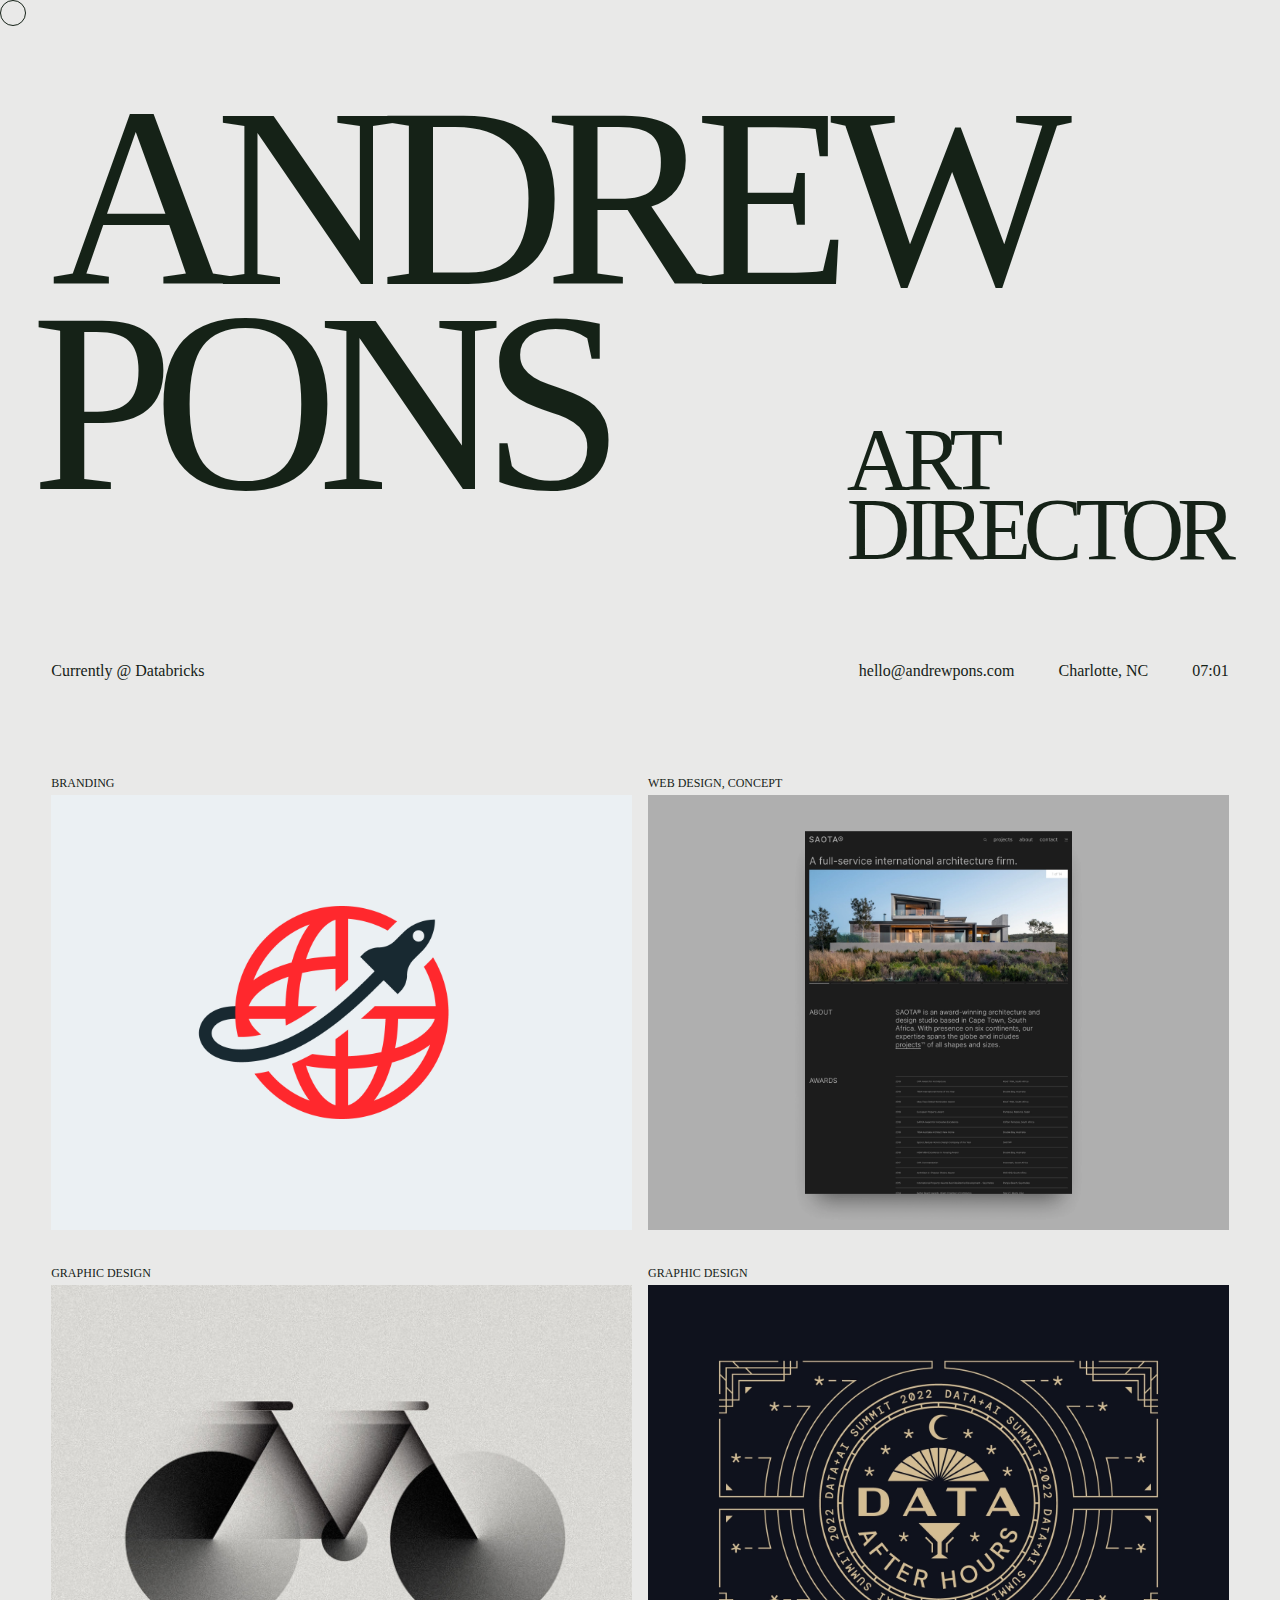
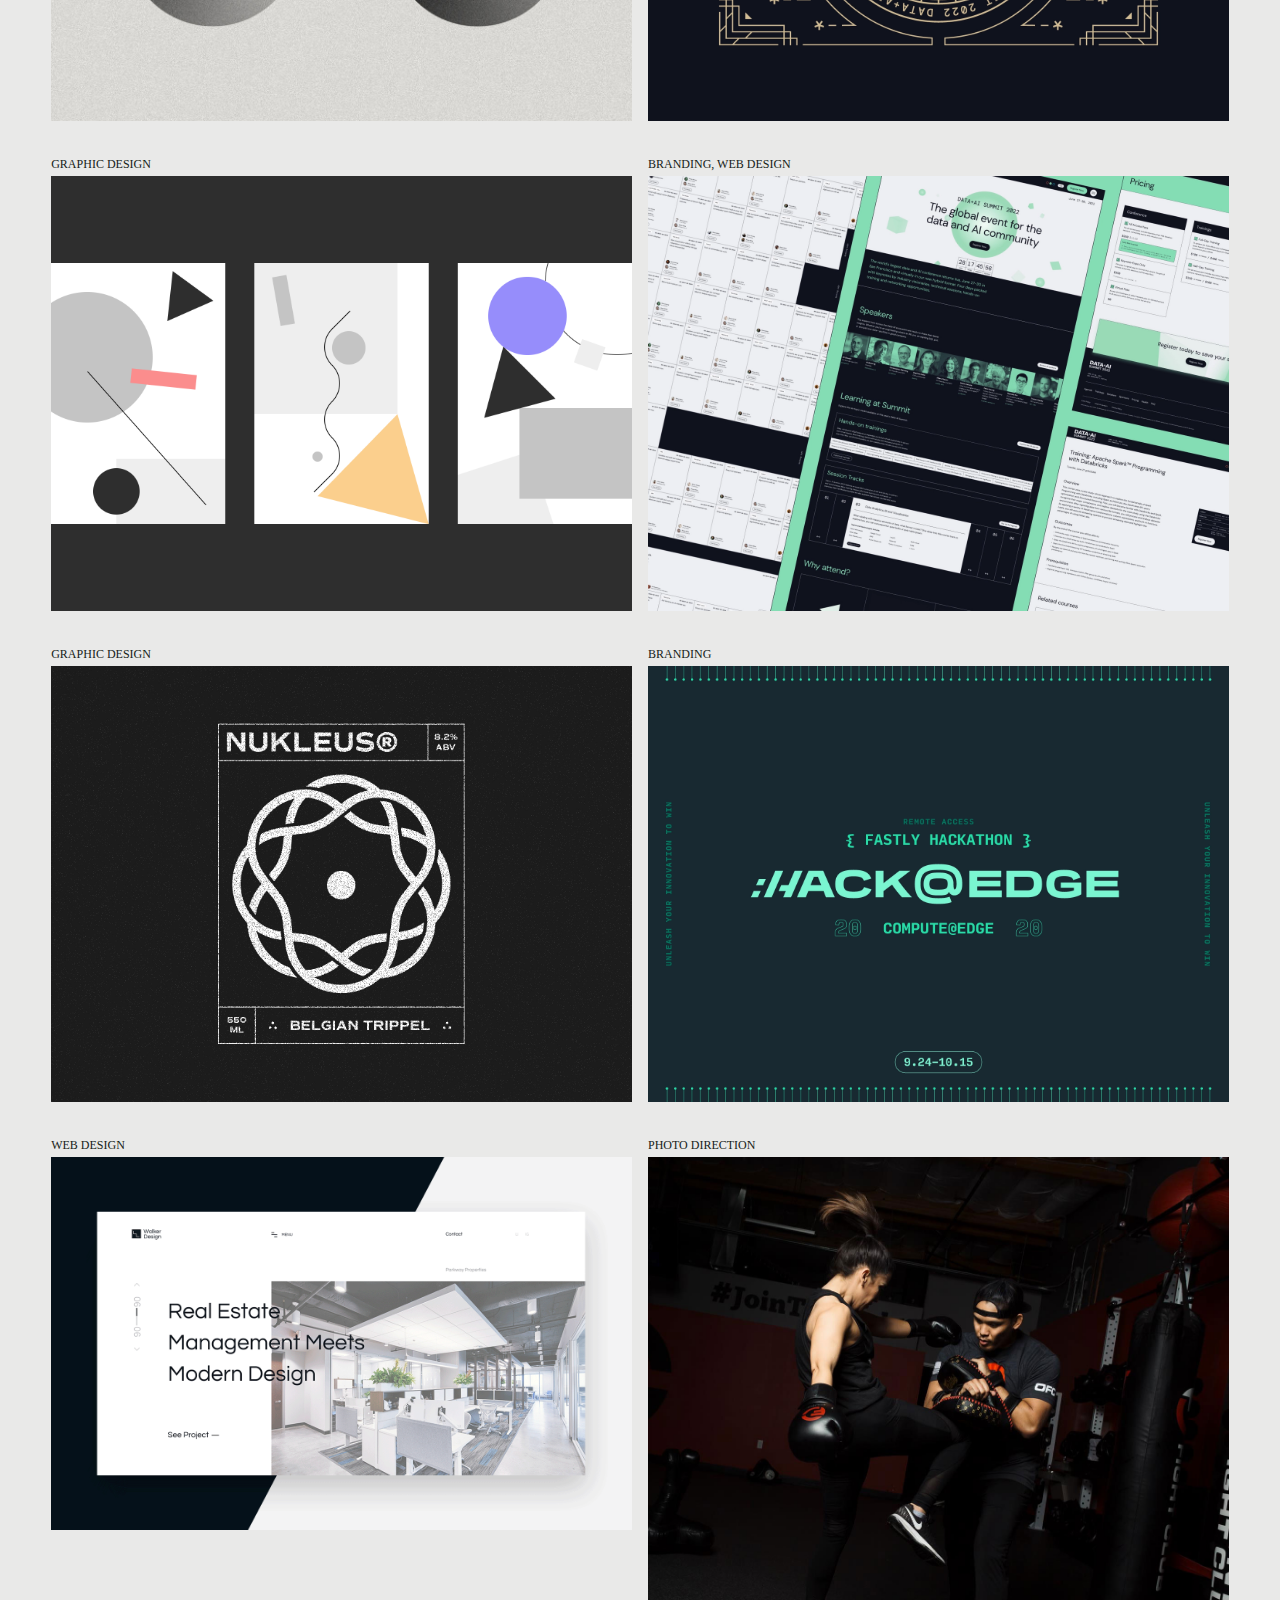
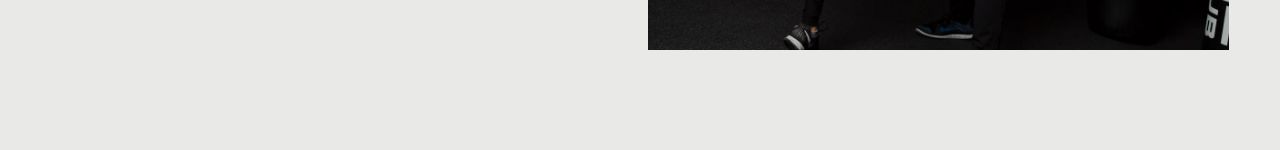
==== index.html @ 8197e1fe "Redesign!" ====
<!DOCTYPE html>
<head>
    
    <!-- Global site tag (gtag.js) - Google Analytics -->
<script async src="https://www.googletagmanager.com/gtag/js?id=UA-124607000-1"></script>
<script>
  window.dataLayer = window.dataLayer || [];
  function gtag(){dataLayer.push(arguments);}
  gtag('js', new Date());

  gtag('config', 'UA-124607000-1');
</script>
    <link rel="stylesheet" href="/CSS/2023CSS.css">
    <title>Andrew Pons</title>
    <meta name="viewport" content="width=device-width, initial-scale=1">
    <meta property="og:title" content="Andrew Pons" />
    <meta property="og:type" content="" />
    <meta property="og:url" content="http://www.andrewpons.com/" />
    <meta property="og:image" content="" />
    
<link rel="apple-touch-icon" sizes="180x180" href="/apple-touch-icon.png">
<link rel="icon" type="image/png" sizes="32x32" href="/favicon-32x32.png">
<link rel="icon" type="image/png" sizes="16x16" href="/favicon-16x16.png">
<link rel="manifest" href="/site.webmanifest">
<link rel="mask-icon" href="/safari-pinned-tab.svg" color="#5bbad5">
<meta name="msapplication-TileColor" content="#da532c">
<meta name="theme-color" content="#ffffff">
</head>


<html lang="en">
    


<body>
    <div class="flex-container">


        <div class="titleInfo">
            <div class="line1">
                <h1>Andrew</h1>
            </div>
            <div class="line2">
                <div class="lastName">
                    <h1>Pons</h1>
                </div>
                <div class="title">
                    <h2>Art<br />Director</h2>
                </div>
            </div>
        </div>


        <div class="info">
            <div class="company">
                <p>Currently @ Databricks</p>
            </div>
            <div class="details">
                <p class="contact">hello@andrewpons.com</p>
                <p class="city">Charlotte, NC</p>
                <p id="time"></p>
            </div>
        </div>

        <div class="imageGrid">
            <div class="gridItem">
                <p class="workTitle">branding</p>
                <img class="workImage" src="/Assets/Images/Launchpad.png" alt="Minimal logo featuring a globe with a rocket">
            </div>
            <div class="gridItem">
                <p class="workTitle">web design, Concept</p>
                <img class="workImage" src="/Assets/Images/conceptSite.webp" alt="A concept website design for an architecture firm">
            </div>

            <div class="gridItem">
                <p class="workTitle">graphic design</p>
                <img class="workImage" src="/Assets/Images/bicycle.jpg" alt="vector artwork of a bicycle">
            </div>
            <div class="gridItem">
                <p class="workTitle">graphic design</p>
                <img class="workImage" src="/Assets/Images/artDeco.webp" alt="Graphic design for a party invitation">
            </div>
            <div class="gridItem">
                <p class="workTitle">graphic design</p>
                <img class="workImage" src="/Assets/Images/Composition.png" alt="Image of three abstract artworks">
            </div>
            <div class="gridItem">
                <p class="workTitle">branding, web design</p>
                <img class="workImage" src="/Assets/Images/summit.webp" alt="Website design for a data + ai conference">
            </div>
            <div class="gridItem">
                <p class="workTitle">graphic design</p>
                <img class="workImage" src="/Assets/Images/NukleusDribbbleShot.JPG" alt="Artwork for a beer label titled Nukleus">
            </div>
            <div class="gridItem">
                <p class="workTitle">branding</p>
                <img class="workImage" src="/Assets/Images/hackEdge.webp" alt="branding for a company hackathon">
            </div>
            <div class="gridItem">
                <p class="workTitle">web design</p>
                <img class="workImage" src="/Assets/Images/walker.gif" alt="Website for an interior design and architecture firm">
            </div>
            <div class="gridItem">
                <p class="workTitle">photo direction</p>
                <img class="workImage" src="/Assets/Images/ofc.jpg" alt="Photography for a boxing gym">
            </div>
        
        </div>


    </div>
    <div id="element" class="circle"></div>
    <script src="JS/MouseEffect.js"></script>
</body>
</html>
---- CSS/2023CSS.css ----
:root{
    --black: #152217;
    --white: #E9E9E8;
}

*{
    margin: 0;
    padding: 0;
    cursor: url("data:image/svg+xml,%3Csvg xmlns='http://www.w3.org/2000/svg' width='8' height='8'%3E%3Ccircle cx='4' cy='4' r='4' fill='black'/%3E%3C/svg%3E"), auto;
}

::-moz-selection { background: var(--black); color: var(--white)}
::selection { background: var(--black); color: var(--white);}

@font-face {
    font-family: 'Basier Circle';
    font-style:  normal;
    font-weight: 400;
    src: url("/Assets/Fonts/BasierCircle-Regular.otf") format("otf"),
  }
  @font-face {
    font-family: 'Basier Circle Mono';
    font-style:  normal;
    font-weight: 400;
    src: url("/Assets/Fonts/BasierCircleMono-Regular.otf") format("otf"),
  }

html{
    font-family: 'Basier Circle';
    color: var(--black);
    background-color: var(--white);


}

#element {

    pointer-events: none;
    position: absolute;
    width: 24px;
    height: 24px;
    border-radius: 50%;
    background-color: none;
    border: 1px solid var(--black);
    transition: all 0.75s cubic-bezier(0,.62,.38,1);
    transform-origin: '50% 50%';
    background-size: cover;
    overflow: visible;

}

#element svg{
    width: 100%;
    height: 100%;
}


.flex-container{
    display: flex;
    flex-direction: column;
    width: 92vw;
    margin: 64px auto;
}


h1{
    text-transform: uppercase;
    display: inline-block;
    font-weight: 400;
    cursor: none;
}


#time{
    font-family: 'Basier Circle Mono';
}

.workTitle{
    text-transform: uppercase;
    margin: 0 0 4px 0;
    font-size: 12px;
}

.video{
    position:absolute; top:0; left:0; width:100%;
}






/* Small devices (phones) */
@media only screen and (min-width: 0px) {
    .flex-container{
        padding-top:32px;
    }
    .line2{
        display: flex;
        flex-direction: column;
    }

    .line2 h1{
        margin: 0 0 0 -4px;
    }
    
    h1{
        font-size: 64px;
        letter-spacing: -0.032em;;
        font-weight: 400;
        line-height: 80%;
    }
    
    h2{
        font-size: 40px;
        letter-spacing: -0.024em;;
        font-weight: 400;
        line-height: 80%;
        text-transform: uppercase;
        margin: 24px 0 0 0;
    }
    p{
        font-size: 14px;
        font-weight: 400;
        letter-spacing: auto;
    }
    
    .info{
        display: flex;
        flex-direction: column;
        margin: 72px 0 0 0;
    }
    
    
    .details{
        width: 100%;
        display: flex;
        flex-direction: column;
        margin: 24px 0 0 0;
    }

    .imageGrid{
        display: flex;
        justify-content: space-between;
        flex-wrap: wrap;
        margin: 0;
        width: 100%;
        margin: 96px 0 0 0;
    }
    
    .gridItem{
        flex-basis: 100%;
        margin: 0 0 32px 0;
        position: relative;
        
    }

    .workImage{
        width:100%;
    }
}


/* Medium devices (tablets) */
@media only screen and (min-width: 700px) {
    .flex-container{
        padding-top:32px;
    }
    .line2{
        display: flex;
        flex-direction: row;
        justify-content: space-between;
        align-items: baseline;
    }

    .line2 h1{
        margin: 0 0 0 -4px;
    }
    
    h1{
        font-size: 104px;
        letter-spacing: -0.08em;;
        font-weight: 400;
        line-height: 80%;
    }
    
    h2{
        font-size: 48px;
        letter-spacing: -0.064em;;
        font-weight: 400;
        line-height: 80%;
        text-transform: uppercase;
    }
    p{
        font-size: 14px;
        font-weight: 400;
        letter-spacing: auto;
    }
    
    .info{
        width: 100%;
        display: flex;
        flex-direction: row;
        margin: 72px 0 0 0;
        justify-content: space-between;
    }
    
    
    .details{
        width: 210px;
        display: flex;
        flex-direction: column;
        margin: 0 0 0 0;
    }

    .imageGrid{
        display: flex;
        justify-content: space-between;
        flex-wrap: wrap;
        margin: 0;
        width: 100%;
        margin: 96px 0 0 0;
    }
    
    .gridItem{
        flex-basis: calc(50% - 8px);
    }
}


/* Standard devices (laptop, above 1200px) */
@media only screen and (min-width: 1200px) {


.line2{
    display: flex;
    flex-direction: row;
    justify-content: space-between;
    align-items: baseline;
}

.line2 h1{
    margin: 0 0 0 -20px;
}

h1{
    font-size: 256px;
    letter-spacing: -0.08em;;
    font-weight: 400;
    line-height: 80%;
}

h2{
    font-size: 88px;
    letter-spacing: -0.08em;;
    font-weight: 400;
    line-height: 80%;
    text-transform: uppercase;
}
p{
    font-size: 16px;
    font-weight: 400;
    letter-spacing: auto;
}

.info{
    display: flex;
    flex-direction: row;
    justify-content: space-between;
    margin: 96px 0 0 0;
}


.details{
    width: 370px;
    display: flex;
    flex-direction: row;
    justify-content: space-between;
}

.imageGrid{
    display: flex;
    justify-content: space-between;
    flex-wrap: wrap;
    margin: 0;
    width: 100%;
    margin: 96px 0 0 0;
}

.gridItem{
    flex-basis: calc(50% - 8px);
}

}
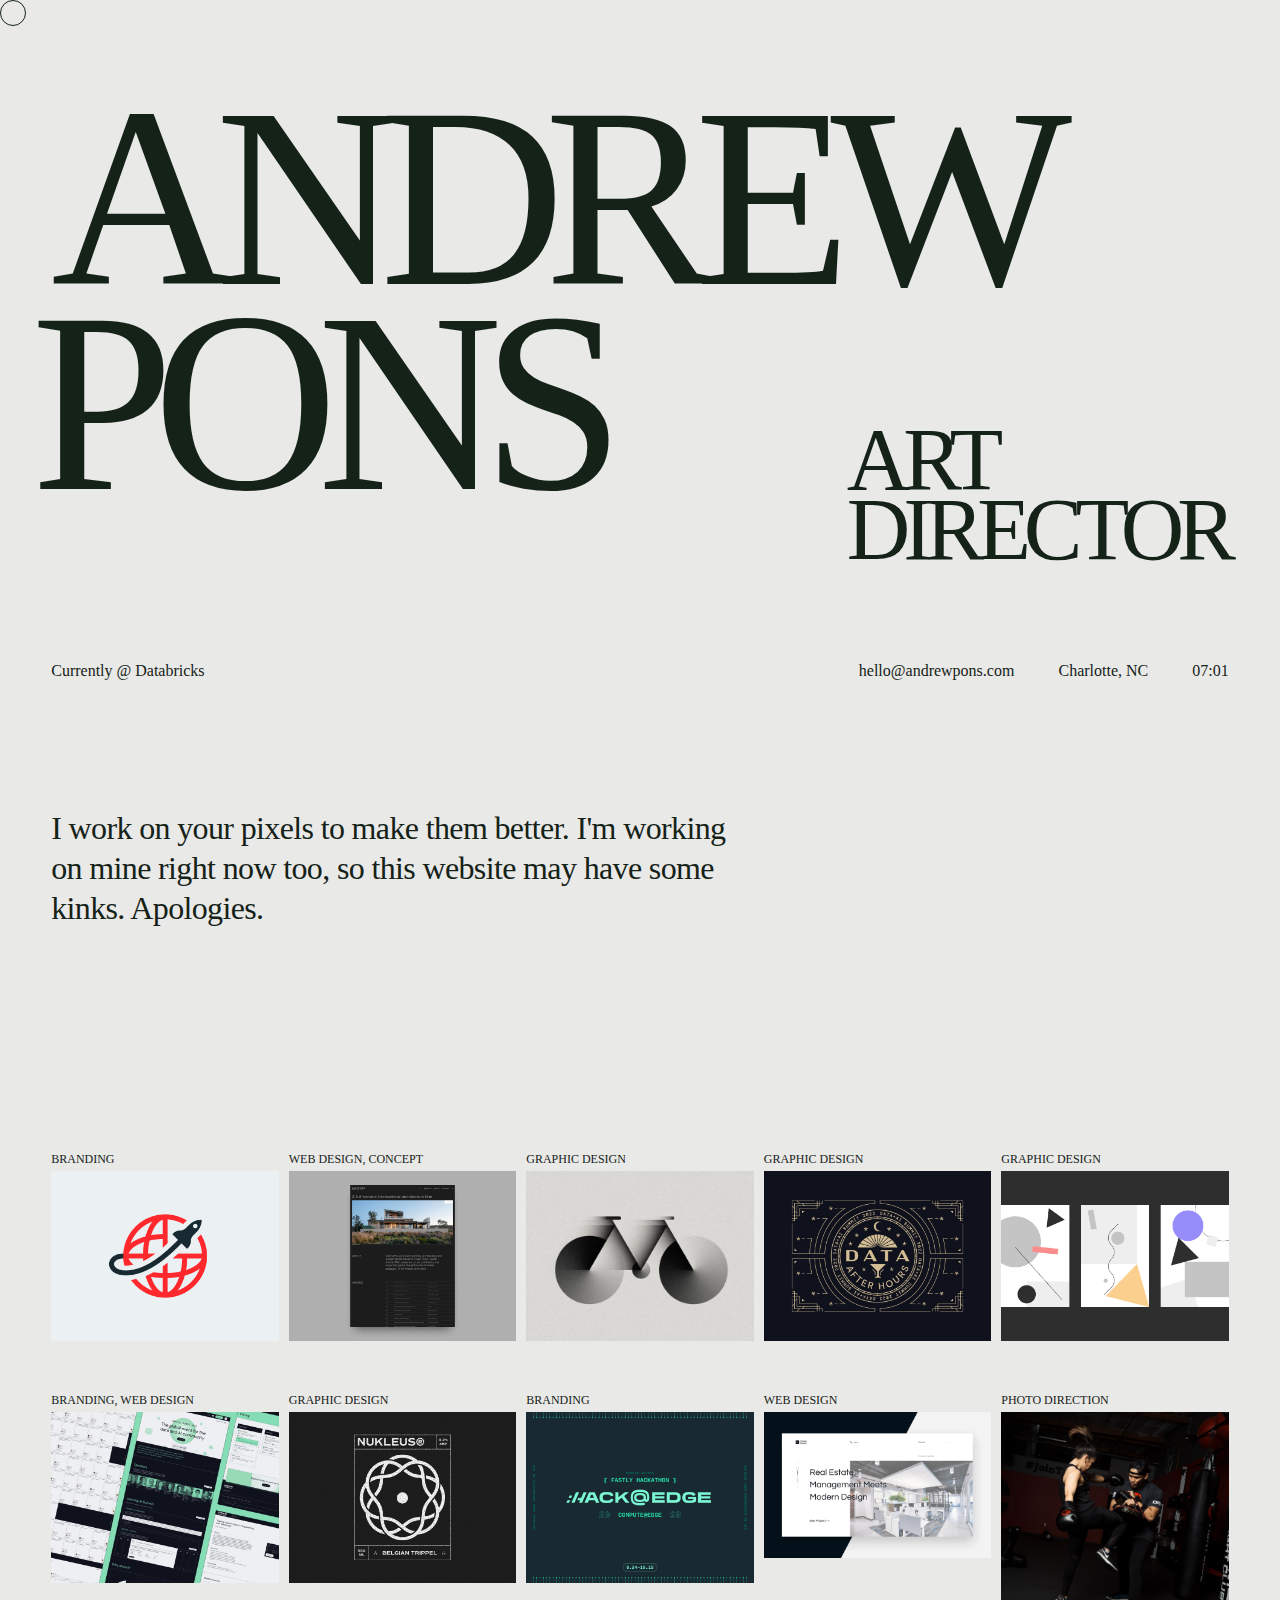
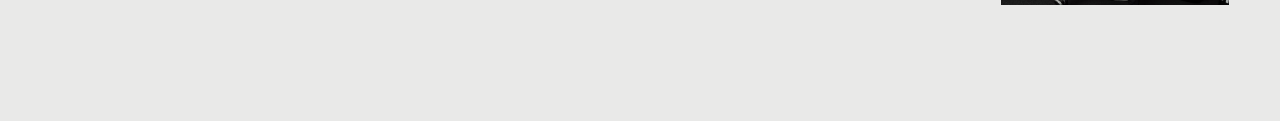
==== commit 816dc893: "Fixes" ====
--- a/index.html
+++ b/index.html
@@ -61,6 +61,7 @@
                 <p id="time"></p>
             </div>
         </div>
+        <div class="intro"><h3>I work on your pixels to make them better. I'm working on mine right now too, so this website may have some kinks. Apologies.</h3></div>
 
         <div class="imageGrid">
             <div class="gridItem">
--- a/CSS/2023CSS.css
+++ b/CSS/2023CSS.css
@@ -10,6 +10,8 @@
     cursor: url("data:image/svg+xml,%3Csvg xmlns='http://www.w3.org/2000/svg' width='8' height='8'%3E%3Ccircle cx='4' cy='4' r='4' fill='black'/%3E%3C/svg%3E"), auto;
 }
 
+
+  
 ::-moz-selection { background: var(--black); color: var(--white)}
 ::selection { background: var(--black); color: var(--white);}
 
@@ -17,13 +19,19 @@
     font-family: 'Basier Circle';
     font-style:  normal;
     font-weight: 400;
-    src: url("/Assets/Fonts/BasierCircle-Regular.otf") format("otf"),
+    src: url("/Assets/Fonts/basiercircle-regular-webfont.eot") format("eot"),
+    src: url("/Assets/Fonts/basiercircle-regular-webfont.ttf") format("ttf"),
+    src: url("/Assets/Fonts/basiercircle-regular-webfont.woff") format("woff"),
+    src: url("/Assets/Fonts/basiercircle-regular-webfont.woff2") format("woff2"),
   }
   @font-face {
     font-family: 'Basier Circle Mono';
     font-style:  normal;
     font-weight: 400;
-    src: url("/Assets/Fonts/BasierCircleMono-Regular.otf") format("otf"),
+    src: url("/Assets/Fonts/basiercirclemono-regular-webfont.eot") format("eot"),
+    src: url("/Assets/Fonts/basiercirclemono-regular-webfont.ttf") format("ttf"),
+    src: url("/Assets/Fonts/basiercirclemono-regular-webfont.woff") format("woff"),
+    src: url("/Assets/Fonts/basiercirclemono-regular-webfont.woff2") format("woff2"),
   }
 
 html{
@@ -43,7 +51,7 @@
     border-radius: 50%;
     background-color: none;
     border: 1px solid var(--black);
-    transition: all 0.75s cubic-bezier(0,.62,.38,1);
+    transition: all 0.5s cubic-bezier(0,.62,.38,1);
     transform-origin: '50% 50%';
     background-size: cover;
     overflow: visible;
@@ -93,6 +101,12 @@
 
 /* Small devices (phones) */
 @media only screen and (min-width: 0px) {
+
+    #element{
+        display:none;
+    }
+
+
     .flex-container{
         padding-top:32px;
     }
@@ -120,6 +134,16 @@
         text-transform: uppercase;
         margin: 24px 0 0 0;
     }
+
+    h3{
+        font-size: 24px;
+        letter-spacing: -0.02em;;
+        font-weight: 400;
+        line-height: 125%;
+        width: 80%;
+        margin: 96px 0;
+    }
+
     p{
         font-size: 14px;
         font-weight: 400;
@@ -150,10 +174,8 @@
     }
     
     .gridItem{
-        flex-basis: 100%;
+        flex-basis: calc(50% - 8px);
         margin: 0 0 32px 0;
-        position: relative;
-        
     }
 
     .workImage{
@@ -164,6 +186,11 @@
 
 /* Medium devices (tablets) */
 @media only screen and (min-width: 700px) {
+
+
+    #element{
+        display:none;
+    }
     .flex-container{
         padding-top:32px;
     }
@@ -192,6 +219,16 @@
         line-height: 80%;
         text-transform: uppercase;
     }
+
+    h3{
+        font-size: 32px;
+        letter-spacing: -0.02em;;
+        font-weight: 400;
+        line-height: 125%;
+        width: 60%;
+        margin: 128px 0;
+    }
+
     p{
         font-size: 14px;
         font-weight: 400;
@@ -224,7 +261,8 @@
     }
     
     .gridItem{
-        flex-basis: calc(50% - 8px);
+        flex-basis: calc(25% - 8px);
+        margin: 0 0 48px 0;
     }
 }
 
@@ -232,6 +270,9 @@
 /* Standard devices (laptop, above 1200px) */
 @media only screen and (min-width: 1200px) {
 
+    #element{
+        display:block;
+    }
 
 .line2{
     display: flex;
@@ -258,6 +299,16 @@
     line-height: 80%;
     text-transform: uppercase;
 }
+
+h3{
+    font-size: 32px;
+    letter-spacing: -0.02em;;
+    font-weight: 400;
+    line-height: 125%;
+    width: 60%;
+    margin: 128px 0;
+}
+
 p{
     font-size: 16px;
     font-weight: 400;
@@ -289,8 +340,8 @@
 }
 
 .gridItem{
-    flex-basis: calc(50% - 8px);
-}
-
-}
-
+    flex-basis: calc(20% - 8px);
+}
+
+}
+
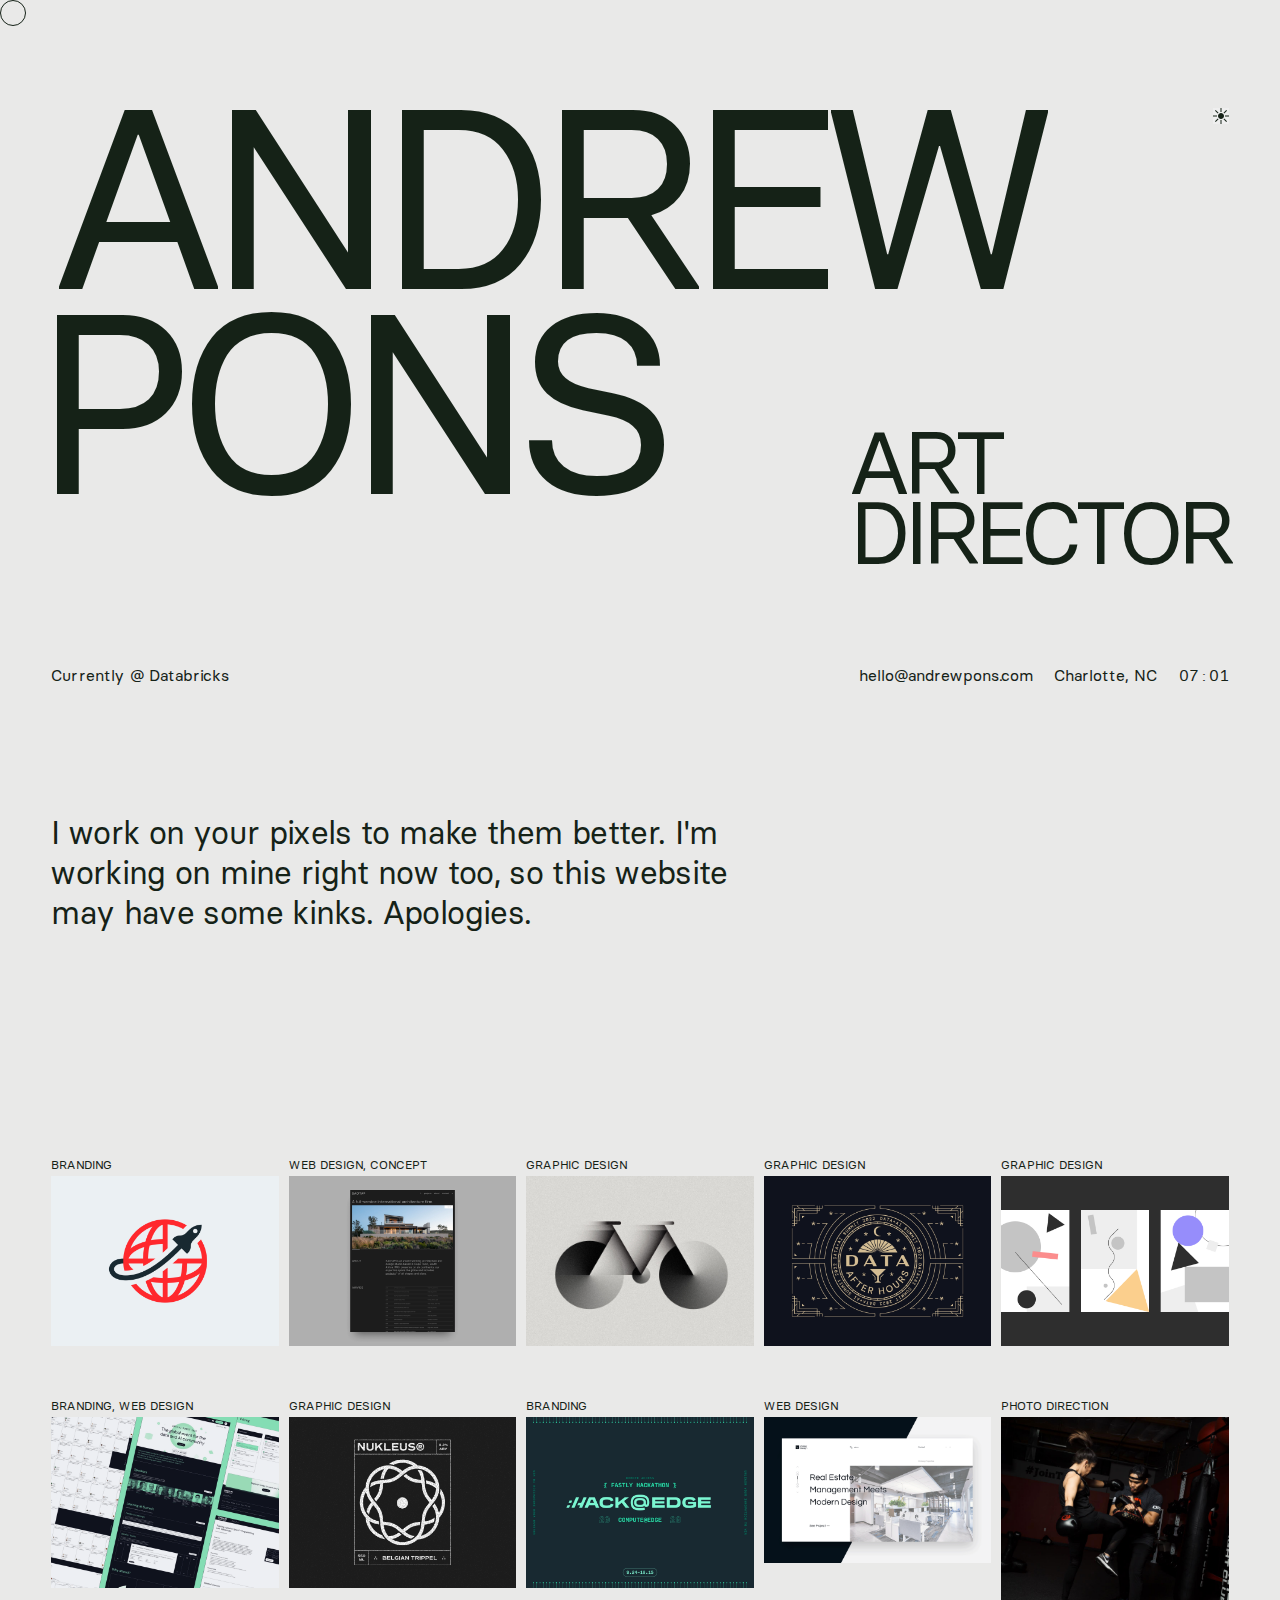
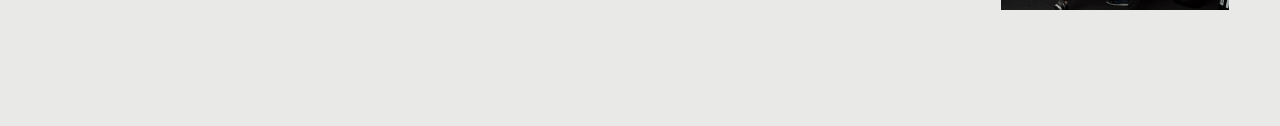
==== commit 9df8ca90: "Dark mode" ====
--- a/index.html
+++ b/index.html
@@ -39,6 +39,9 @@
         <div class="titleInfo">
             <div class="line1">
                 <h1>Andrew</h1>
+                
+                    <button id="icon" class="light-mode"></button>
+               
             </div>
             <div class="line2">
                 <div class="lastName">
--- a/CSS/2023CSS.css
+++ b/CSS/2023CSS.css
@@ -7,7 +7,6 @@
 *{
     margin: 0;
     padding: 0;
-    cursor: url("data:image/svg+xml,%3Csvg xmlns='http://www.w3.org/2000/svg' width='8' height='8'%3E%3Ccircle cx='4' cy='4' r='4' fill='black'/%3E%3C/svg%3E"), auto;
 }
 
 
@@ -19,27 +18,31 @@
     font-family: 'Basier Circle';
     font-style:  normal;
     font-weight: 400;
-    src: url("/Assets/Fonts/basiercircle-regular-webfont.eot") format("eot"),
-    src: url("/Assets/Fonts/basiercircle-regular-webfont.ttf") format("ttf"),
-    src: url("/Assets/Fonts/basiercircle-regular-webfont.woff") format("woff"),
-    src: url("/Assets/Fonts/basiercircle-regular-webfont.woff2") format("woff2"),
+    
+    src: url('/Assets/Fonts/basiercircle-regular-webfont.ttf') format('truetype'),
+    src: url('/Assets/Fonts/basiercircle-regular-webfont.woff') format('woff'),
+    src: url('/Assets/Fonts/basiercircle-regular-webfont.woff2') format('woff2'),
   }
   @font-face {
     font-family: 'Basier Circle Mono';
     font-style:  normal;
     font-weight: 400;
-    src: url("/Assets/Fonts/basiercirclemono-regular-webfont.eot") format("eot"),
-    src: url("/Assets/Fonts/basiercirclemono-regular-webfont.ttf") format("ttf"),
-    src: url("/Assets/Fonts/basiercirclemono-regular-webfont.woff") format("woff"),
-    src: url("/Assets/Fonts/basiercirclemono-regular-webfont.woff2") format("woff2"),
+  
+    src: url('/Assets/Fonts/basiercirclemono-regular-webfont.ttf') format('truetype'),
+    src: url('/Assets/Fonts/basiercirclemono-regular-webfont.woff') format('woff'),
+    src: url('/Assets/Fonts/basiercirclemono-regular-webfont.woff2') format('woff2'),
   }
 
-html{
-    font-family: 'Basier Circle';
+body{
+    font-family: 'Basier Circle', sans-serif;
     color: var(--black);
     background-color: var(--white);
-
-
+    cursor: url("data:image/svg+xml,%3Csvg xmlns='http://www.w3.org/2000/svg' width='8' height='8'%3E%3Ccircle cx='4' cy='4' r='4' fill='black'/%3E%3C/svg%3E"), auto;
+}
+
+body.dark-mode{
+    font-family: 'Basier Circle', sans-serif;
+    cursor: url("data:image/svg+xml,%3Csvg xmlns='http://www.w3.org/2000/svg' width='8' height='8'%3E%3Ccircle cx='4' cy='4' r='4' fill='white'/%3E%3C/svg%3E"), auto;
 }
 
 #element {
@@ -58,10 +61,6 @@
 
 }
 
-#element svg{
-    width: 100%;
-    height: 100%;
-}
 
 
 .flex-container{
@@ -81,7 +80,7 @@
 
 
 #time{
-    font-family: 'Basier Circle Mono';
+    font-family: 'Basier Circle Mono', monospace;
 }
 
 .workTitle{
@@ -90,10 +89,31 @@
     font-size: 12px;
 }
 
+
 .video{
     position:absolute; top:0; left:0; width:100%;
 }
 
+.modal {
+    display: none;
+    position: fixed;
+    z-index: 1;
+    left: 0;
+    top: 0;
+    width: 100%;
+    height: 100%;
+    overflow: auto;
+    background-color: var(--white);
+  }
+  
+  .modal-content {
+    position: absolute;
+    top: 50%;
+    left: 50%;
+    transform: translate(-50%, -50%);
+    max-width: 92vw;
+    max-height: 92vh;
+  }
 
 
 
@@ -110,6 +130,43 @@
     .flex-container{
         padding-top:32px;
     }
+
+    .line1{
+        display: flex;
+        flex-direction: row;
+        width: 100%;
+        align-items: flex-start;
+        justify-content: space-between;
+    }
+
+     button{
+            height: 16px;
+            width: 16px;
+            margin-top: 4px;
+            border: 0;
+            cursor: none;
+        }
+
+        button:hover{
+            opacity: 0.6;
+        }
+
+    button.light-mode{
+        background-image: url(/Assets/Images/icon-light.svg);
+        background-repeat: no-repeat;
+        background-position: center;
+    }
+
+    button.dark-mode{
+        background-image: url(/Assets/Images/icon-dark.svg);
+        background-repeat: no-repeat;
+        background-position: center;
+        background-color: var(--white);
+    }
+
+
+
+
     .line2{
         display: flex;
         flex-direction: column;
@@ -194,6 +251,12 @@
     .flex-container{
         padding-top:32px;
     }
+
+    button{
+        margin-top: 8px;
+    }
+
+
     .line2{
         display: flex;
         flex-direction: row;
@@ -272,6 +335,10 @@
 
     #element{
         display:block;
+    }
+
+    button{
+        margin-top: 12px;
     }
 
 .line2{
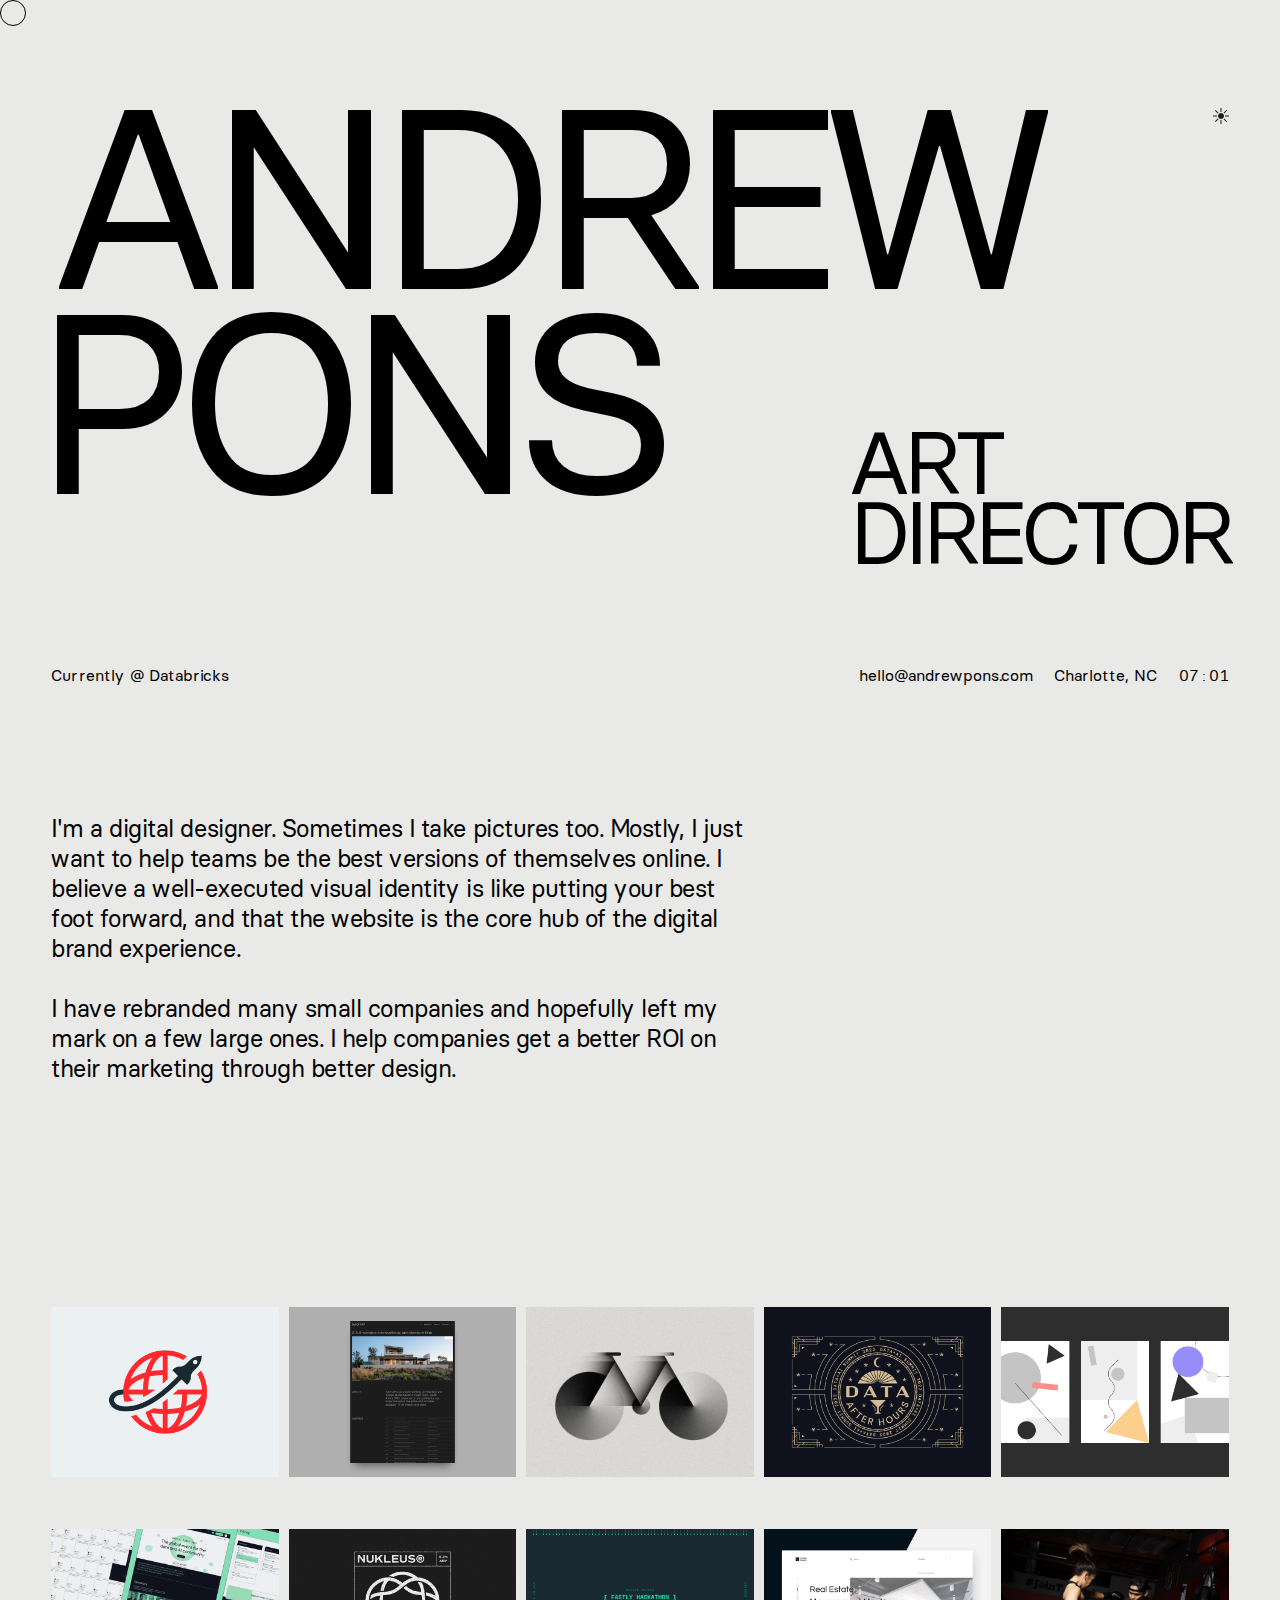
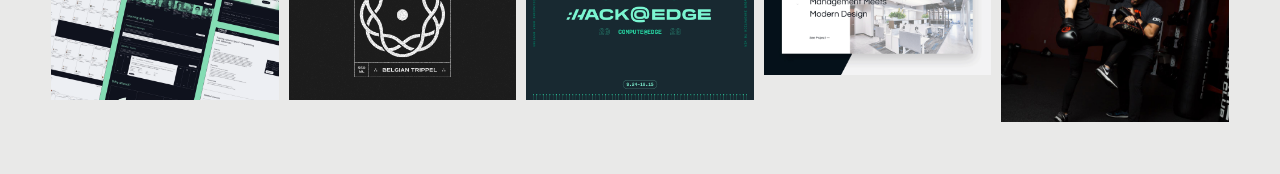
==== commit 17f43c76: "Maybe font fix?" ====
--- a/index.html
+++ b/index.html
@@ -64,48 +64,48 @@
                 <p id="time"></p>
             </div>
         </div>
-        <div class="intro"><h3>I work on your pixels to make them better. I'm working on mine right now too, so this website may have some kinks. Apologies.</h3></div>
+        <div class="intro"><h3>I'm a digital designer. Sometimes I take pictures too. Mostly, I just want to help teams be the best versions of themselves online. I believe a well-executed visual identity is like putting your best foot forward, and that the website is the core hub of the digital brand experience.</br></br>I have rebranded many small companies and hopefully left my mark on a few large ones. I help companies get a better ROI on their marketing through better design.</h3></div>
 
         <div class="imageGrid">
             <div class="gridItem">
-                <p class="workTitle">branding</p>
+                <!-- <p class="workTitle">branding</p> -->
                 <img class="workImage" src="/Assets/Images/Launchpad.png" alt="Minimal logo featuring a globe with a rocket">
             </div>
             <div class="gridItem">
-                <p class="workTitle">web design, Concept</p>
+                <!-- <p class="workTitle">web design, Concept</p> -->
                 <img class="workImage" src="/Assets/Images/conceptSite.webp" alt="A concept website design for an architecture firm">
             </div>
 
             <div class="gridItem">
-                <p class="workTitle">graphic design</p>
+                <!-- <p class="workTitle">graphic design</p> -->
                 <img class="workImage" src="/Assets/Images/bicycle.jpg" alt="vector artwork of a bicycle">
             </div>
             <div class="gridItem">
-                <p class="workTitle">graphic design</p>
+                <!-- <p class="workTitle">graphic design</p> -->
                 <img class="workImage" src="/Assets/Images/artDeco.webp" alt="Graphic design for a party invitation">
             </div>
             <div class="gridItem">
-                <p class="workTitle">graphic design</p>
+                <!-- <p class="workTitle">graphic design</p> -->
                 <img class="workImage" src="/Assets/Images/Composition.png" alt="Image of three abstract artworks">
             </div>
             <div class="gridItem">
-                <p class="workTitle">branding, web design</p>
+                <!-- <p class="workTitle">branding, web design</p> -->
                 <img class="workImage" src="/Assets/Images/summit.webp" alt="Website design for a data + ai conference">
             </div>
             <div class="gridItem">
-                <p class="workTitle">graphic design</p>
+                <!-- <p class="workTitle">graphic design</p> -->
                 <img class="workImage" src="/Assets/Images/NukleusDribbbleShot.JPG" alt="Artwork for a beer label titled Nukleus">
             </div>
             <div class="gridItem">
-                <p class="workTitle">branding</p>
+                <!-- <p class="workTitle">branding</p> -->
                 <img class="workImage" src="/Assets/Images/hackEdge.webp" alt="branding for a company hackathon">
             </div>
             <div class="gridItem">
-                <p class="workTitle">web design</p>
+                <!-- <p class="workTitle">web design</p> -->
                 <img class="workImage" src="/Assets/Images/walker.gif" alt="Website for an interior design and architecture firm">
             </div>
             <div class="gridItem">
-                <p class="workTitle">photo direction</p>
+                <!-- <p class="workTitle">photo direction</p> -->
                 <img class="workImage" src="/Assets/Images/ofc.jpg" alt="Photography for a boxing gym">
             </div>
         
--- a/CSS/2023CSS.css
+++ b/CSS/2023CSS.css
@@ -1,6 +1,6 @@
 
 :root{
-    --black: #152217;
+    --black: #000000;
     --white: #E9E9E8;
 }
 
@@ -15,33 +15,31 @@
 ::selection { background: var(--black); color: var(--white);}
 
 @font-face {
-    font-family: 'Basier Circle';
+    font-family: 'BasierCircle Regular';
     font-style:  normal;
     font-weight: 400;
-    
-    src: url('/Assets/Fonts/basiercircle-regular-webfont.ttf') format('truetype'),
-    src: url('/Assets/Fonts/basiercircle-regular-webfont.woff') format('woff'),
-    src: url('/Assets/Fonts/basiercircle-regular-webfont.woff2') format('woff2'),
+    src: url('/Assets/basiercircle-regular-webfont.ttf') format('truetype'),
+         url('/Assets/basiercircle-regular-webfont.woff') format('woff'),
+         url('/Assets/basiercircle-regular-webfont.woff2') format('woff2'),
   }
   @font-face {
-    font-family: 'Basier Circle Mono';
+    font-family: 'BasierCircleMono Regular';
     font-style:  normal;
     font-weight: 400;
-  
-    src: url('/Assets/Fonts/basiercirclemono-regular-webfont.ttf') format('truetype'),
-    src: url('/Assets/Fonts/basiercirclemono-regular-webfont.woff') format('woff'),
-    src: url('/Assets/Fonts/basiercirclemono-regular-webfont.woff2') format('woff2'),
+    src: url('/Assets/basiercirclemono-regular-webfont.ttf') format('truetype'),
+         url('/Assets/basiercirclemono-regular-webfont.woff') format('woff'),
+         url('/Assets/basiercirclemono-regular-webfont.woff2') format('woff2'),
   }
 
 body{
-    font-family: 'Basier Circle', sans-serif;
+    font-family: 'BasierCircle Regular', sans-serif;
     color: var(--black);
     background-color: var(--white);
     cursor: url("data:image/svg+xml,%3Csvg xmlns='http://www.w3.org/2000/svg' width='8' height='8'%3E%3Ccircle cx='4' cy='4' r='4' fill='black'/%3E%3C/svg%3E"), auto;
 }
 
 body.dark-mode{
-    font-family: 'Basier Circle', sans-serif;
+    font-family: 'BasierCircle Regular', sans-serif;
     cursor: url("data:image/svg+xml,%3Csvg xmlns='http://www.w3.org/2000/svg' width='8' height='8'%3E%3Ccircle cx='4' cy='4' r='4' fill='white'/%3E%3C/svg%3E"), auto;
 }
 
@@ -67,7 +65,7 @@
     display: flex;
     flex-direction: column;
     width: 92vw;
-    margin: 64px auto;
+    margin: 0px auto;
 }
 
 
@@ -80,7 +78,7 @@
 
 
 #time{
-    font-family: 'Basier Circle Mono', monospace;
+    font-family: 'BasierCircleMono Regular', monospace;
 }
 
 .workTitle{
@@ -128,7 +126,7 @@
 
 
     .flex-container{
-        padding-top:32px;
+        padding-top:96px;
     }
 
     .line1{
@@ -155,6 +153,7 @@
         background-image: url(/Assets/Images/icon-light.svg);
         background-repeat: no-repeat;
         background-position: center;
+        background-color: var(--white);
     }
 
     button.dark-mode{
@@ -193,7 +192,7 @@
     }
 
     h3{
-        font-size: 24px;
+        font-size: 20px;
         letter-spacing: -0.02em;;
         font-weight: 400;
         line-height: 125%;
@@ -249,7 +248,7 @@
         display:none;
     }
     .flex-container{
-        padding-top:32px;
+        padding-top:96px;
     }
 
     button{
@@ -284,7 +283,7 @@
     }
 
     h3{
-        font-size: 32px;
+        font-size: 24px;
         letter-spacing: -0.02em;;
         font-weight: 400;
         line-height: 125%;
@@ -368,7 +367,7 @@
 }
 
 h3{
-    font-size: 32px;
+    font-size: 24px;
     letter-spacing: -0.02em;;
     font-weight: 400;
     line-height: 125%;
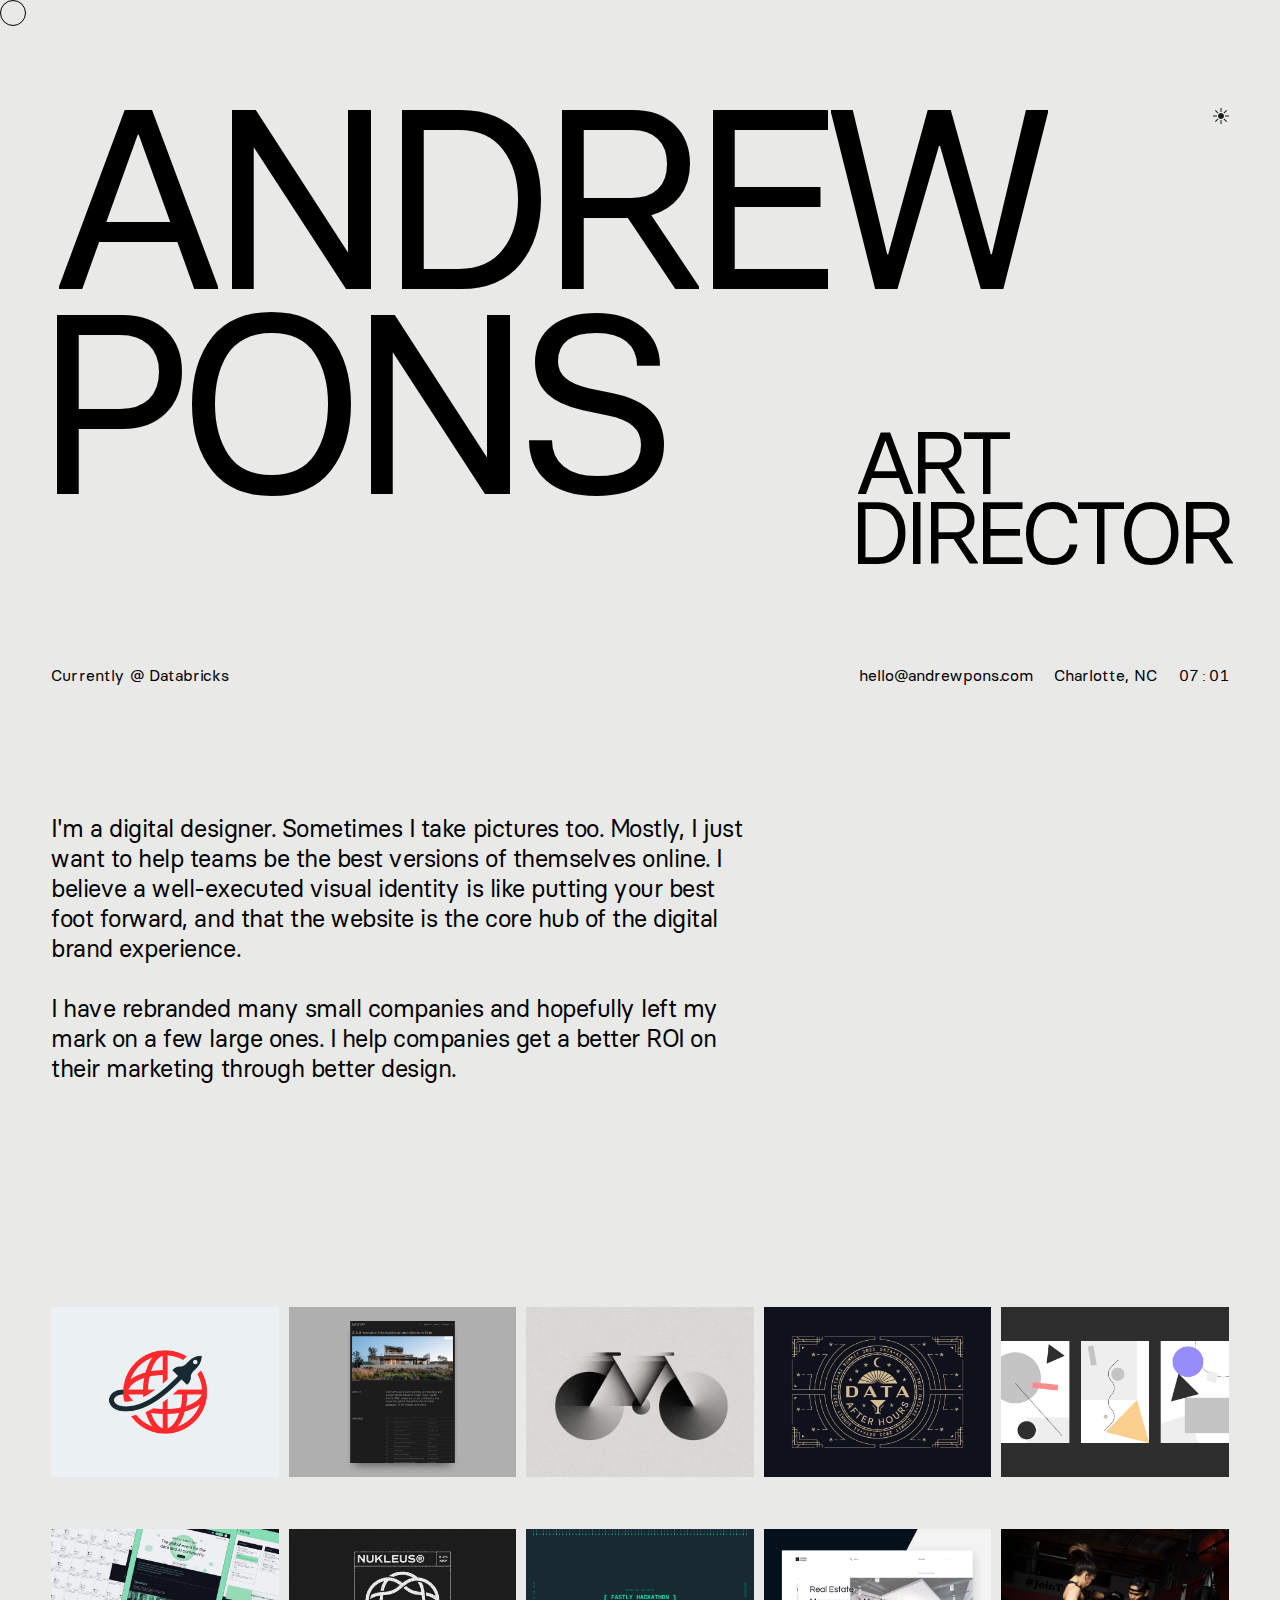
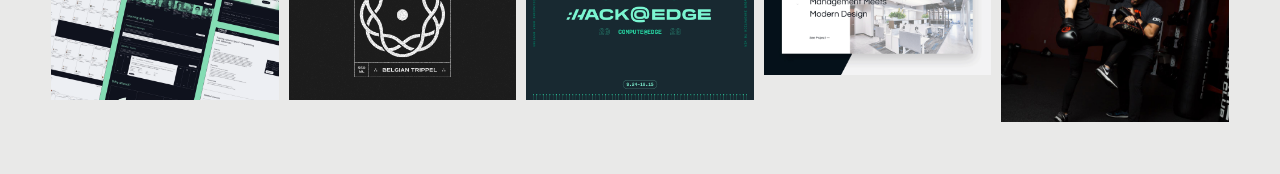
==== commit 493bc5cb: "adjustments" ====
--- a/index.html
+++ b/index.html
@@ -48,7 +48,7 @@
                     <h1>Pons</h1>
                 </div>
                 <div class="title">
-                    <h2>Art<br />Director</h2>
+                    <h2><span id="art">Art</span><br />Director</h2>
                 </div>
             </div>
         </div>
--- a/CSS/2023CSS.css
+++ b/CSS/2023CSS.css
@@ -117,6 +117,8 @@
 
 
 
+
+
 /* Small devices (phones) */
 @media only screen and (min-width: 0px) {
 
@@ -191,6 +193,10 @@
         margin: 24px 0 0 0;
     }
 
+    #art{
+        margin-left:3px;
+      }
+
     h3{
         font-size: 20px;
         letter-spacing: -0.02em;;
@@ -282,6 +288,10 @@
         text-transform: uppercase;
     }
 
+    #art{
+        margin-left:3px;
+      }
+
     h3{
         font-size: 24px;
         letter-spacing: -0.02em;;
@@ -365,6 +375,10 @@
     line-height: 80%;
     text-transform: uppercase;
 }
+
+#art{
+    margin-left:6px;
+  }
 
 h3{
     font-size: 24px;
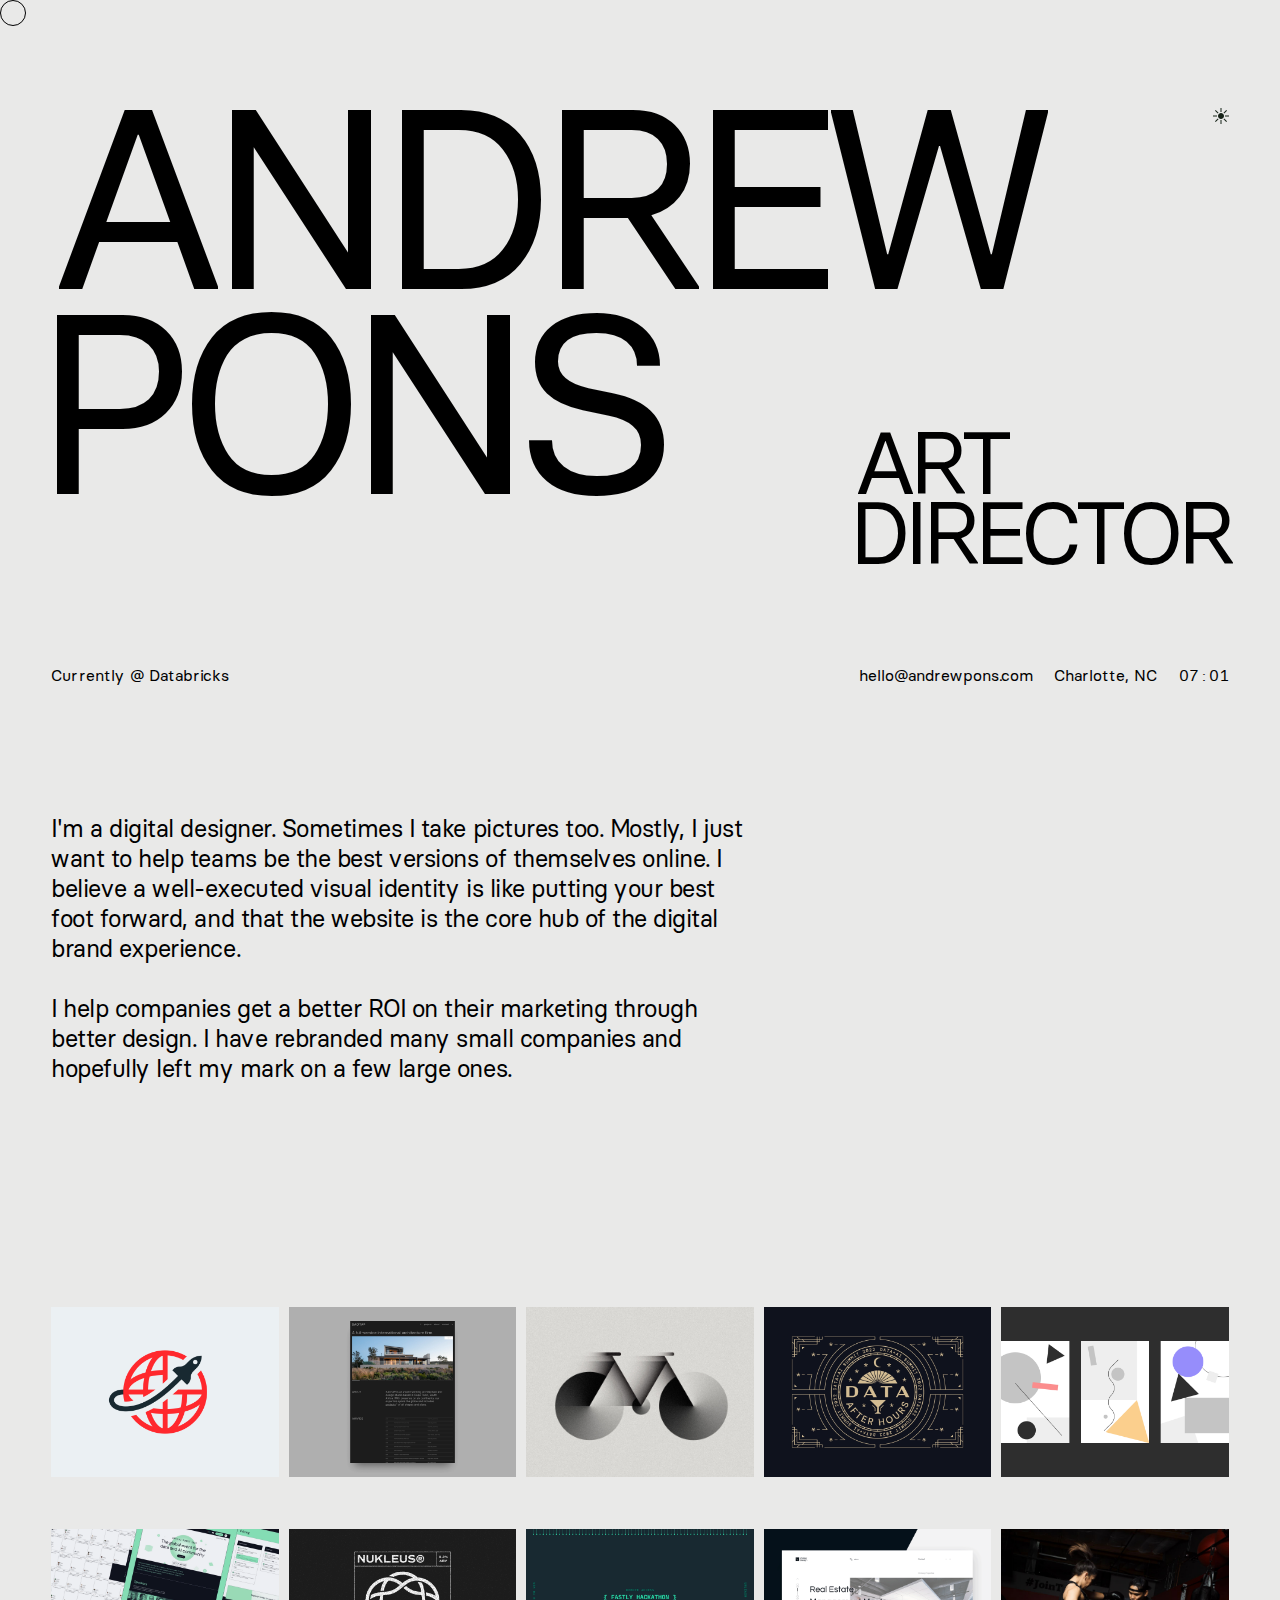
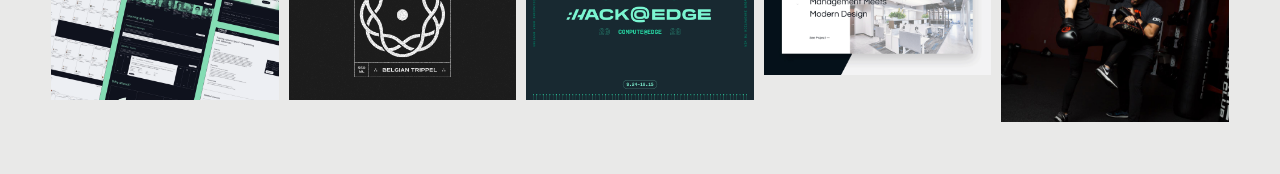
==== commit ec946ddb: "bio update" ====
--- a/index.html
+++ b/index.html
@@ -64,7 +64,7 @@
                 <p id="time"></p>
             </div>
         </div>
-        <div class="intro"><h3>I'm a digital designer. Sometimes I take pictures too. Mostly, I just want to help teams be the best versions of themselves online. I believe a well-executed visual identity is like putting your best foot forward, and that the website is the core hub of the digital brand experience.</br></br>I have rebranded many small companies and hopefully left my mark on a few large ones. I help companies get a better ROI on their marketing through better design.</h3></div>
+        <div class="intro"><h3>I'm a digital designer. Sometimes I take pictures too. Mostly, I just want to help teams be the best versions of themselves online. I believe a well-executed visual identity is like putting your best foot forward, and that the website is the core hub of the digital brand experience.</br></br>I help companies get a better ROI on their marketing through better design. I have rebranded many small companies and hopefully left my mark on a few large ones. </h3></div>
 
         <div class="imageGrid">
             <div class="gridItem">
--- a/CSS/2023CSS.css
+++ b/CSS/2023CSS.css
@@ -198,11 +198,11 @@
       }
 
     h3{
-        font-size: 20px;
+        font-size: 18px;
         letter-spacing: -0.02em;;
         font-weight: 400;
         line-height: 125%;
-        width: 80%;
+        width: 100%;
         margin: 96px 0;
     }
 
@@ -297,7 +297,7 @@
         letter-spacing: -0.02em;;
         font-weight: 400;
         line-height: 125%;
-        width: 60%;
+        width: 96%;
         margin: 128px 0;
     }
 
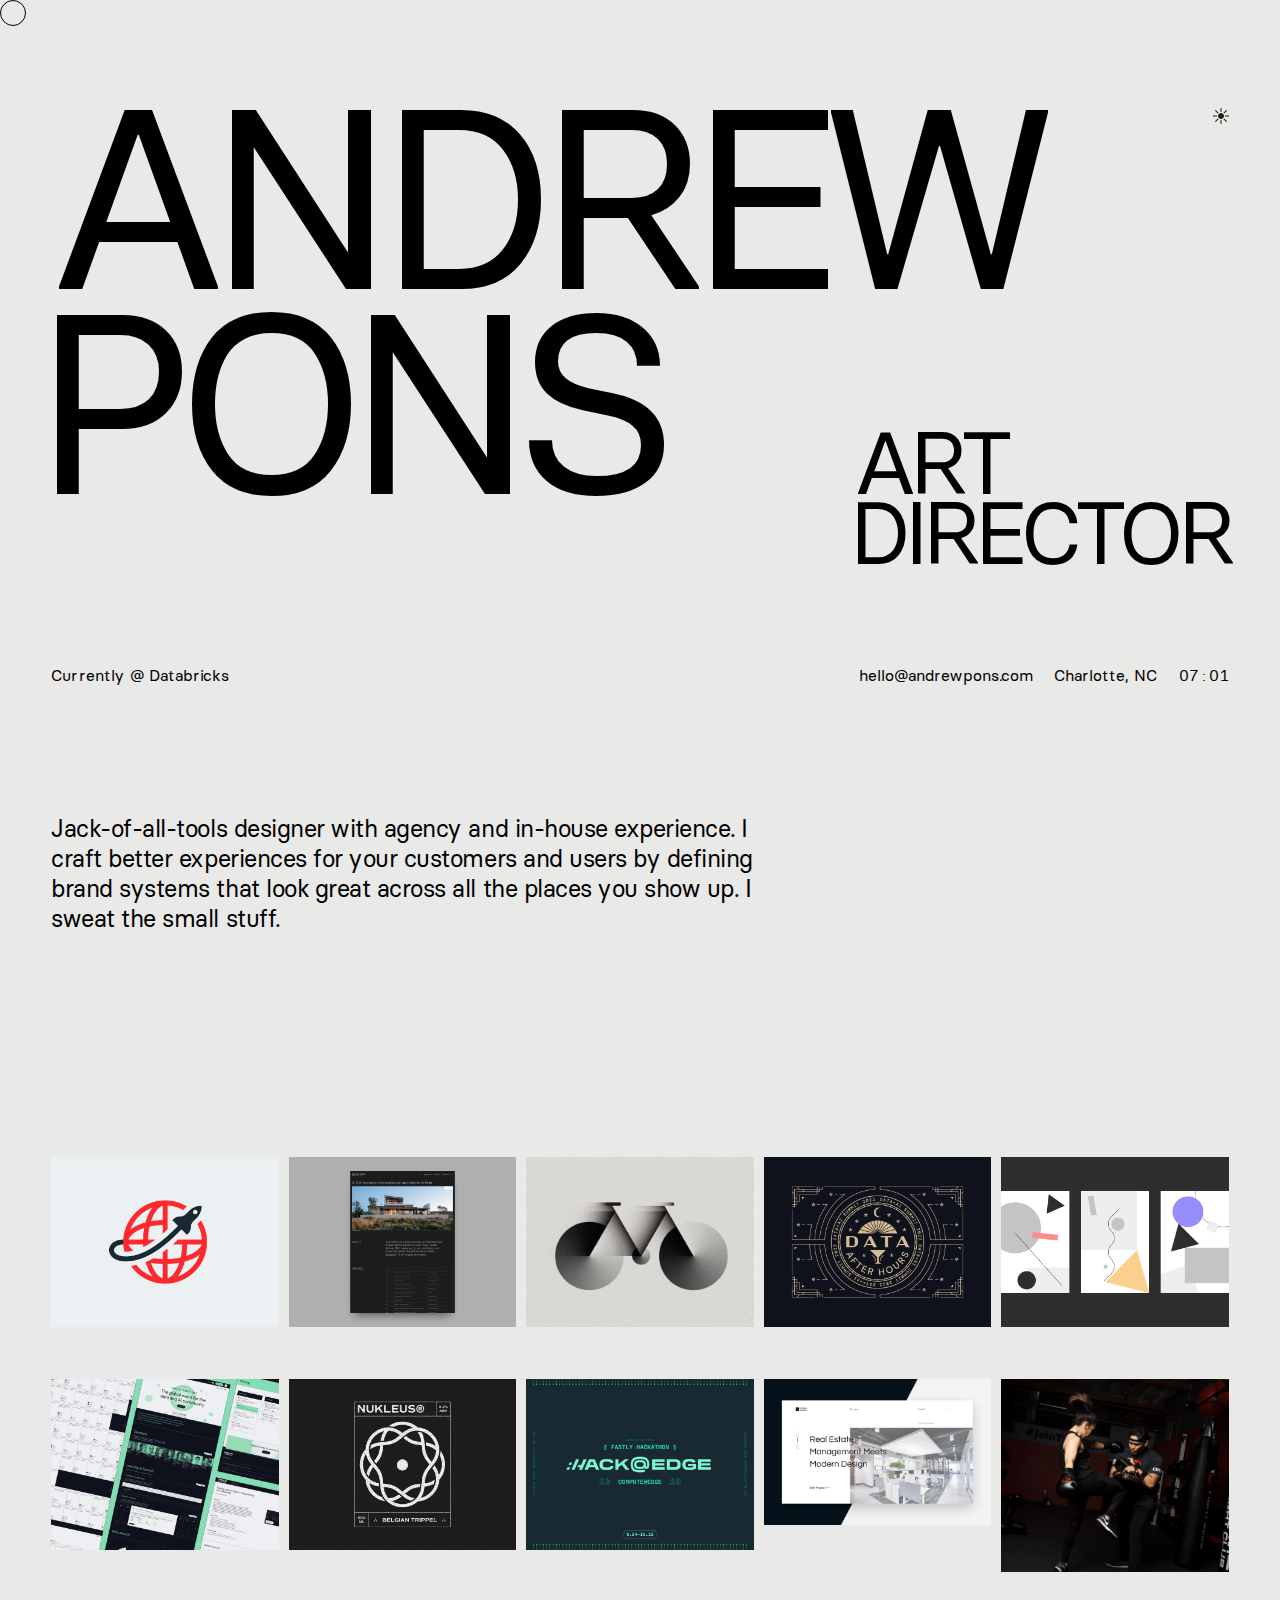
==== commit 582acded: "Update" ====
--- a/index.html
+++ b/index.html
@@ -64,7 +64,11 @@
                 <p id="time"></p>
             </div>
         </div>
-        <div class="intro"><h3>I'm a digital designer. Sometimes I take pictures too. Mostly, I just want to help teams be the best versions of themselves online. I believe a well-executed visual identity is like putting your best foot forward, and that the website is the core hub of the digital brand experience.</br></br>I help companies get a better ROI on their marketing through better design. I have rebranded many small companies and hopefully left my mark on a few large ones. </h3></div>
+        <div class="intro"><h3>Jack-of-all-tools designer with agency and in-house experience. I craft better experiences for your customers and users by defining brand systems that look great across all the places you show up. I sweat the small stuff.</h3></div>
+
+
+        
+
 
         <div class="imageGrid">
             <div class="gridItem">
@@ -78,7 +82,7 @@
 
             <div class="gridItem">
                 <!-- <p class="workTitle">graphic design</p> -->
-                <img class="workImage" src="/Assets/Images/bicycle.jpg" alt="vector artwork of a bicycle">
+                <img class="workImage" src="/Assets/Images/bicycle.jpg" alt="Vector artwork of a bicycle">
             </div>
             <div class="gridItem">
                 <!-- <p class="workTitle">graphic design</p> -->
@@ -98,7 +102,7 @@
             </div>
             <div class="gridItem">
                 <!-- <p class="workTitle">branding</p> -->
-                <img class="workImage" src="/Assets/Images/hackEdge.webp" alt="branding for a company hackathon">
+                <img class="workImage" src="/Assets/Images/hackEdge.webp" alt="Branding for a company hackathon">
             </div>
             <div class="gridItem">
                 <!-- <p class="workTitle">web design</p> -->
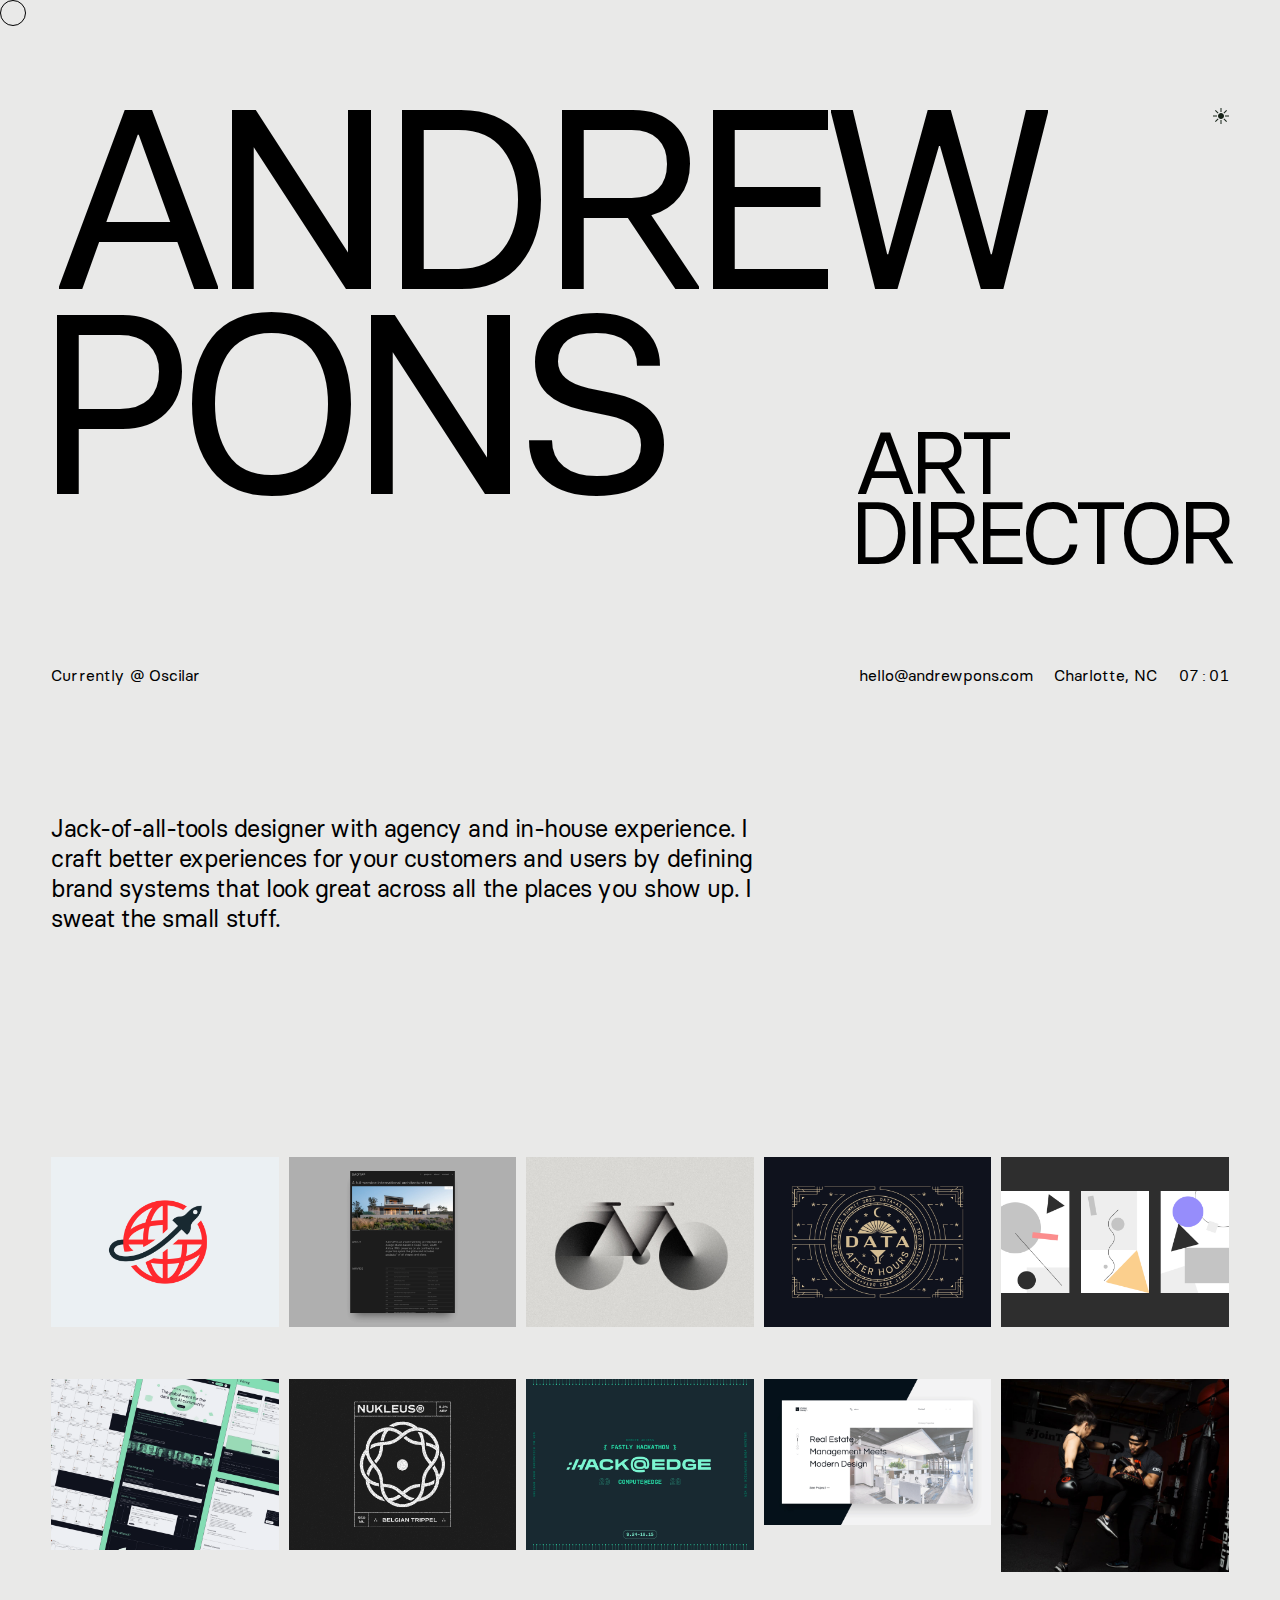
==== commit 23e1b430: "Update index.html" ====
--- a/index.html
+++ b/index.html
@@ -56,7 +56,7 @@
 
         <div class="info">
             <div class="company">
-                <p>Currently @ Databricks</p>
+                <p>Currently @ Oscilar</p>
             </div>
             <div class="details">
                 <p class="contact">hello@andrewpons.com</p>
